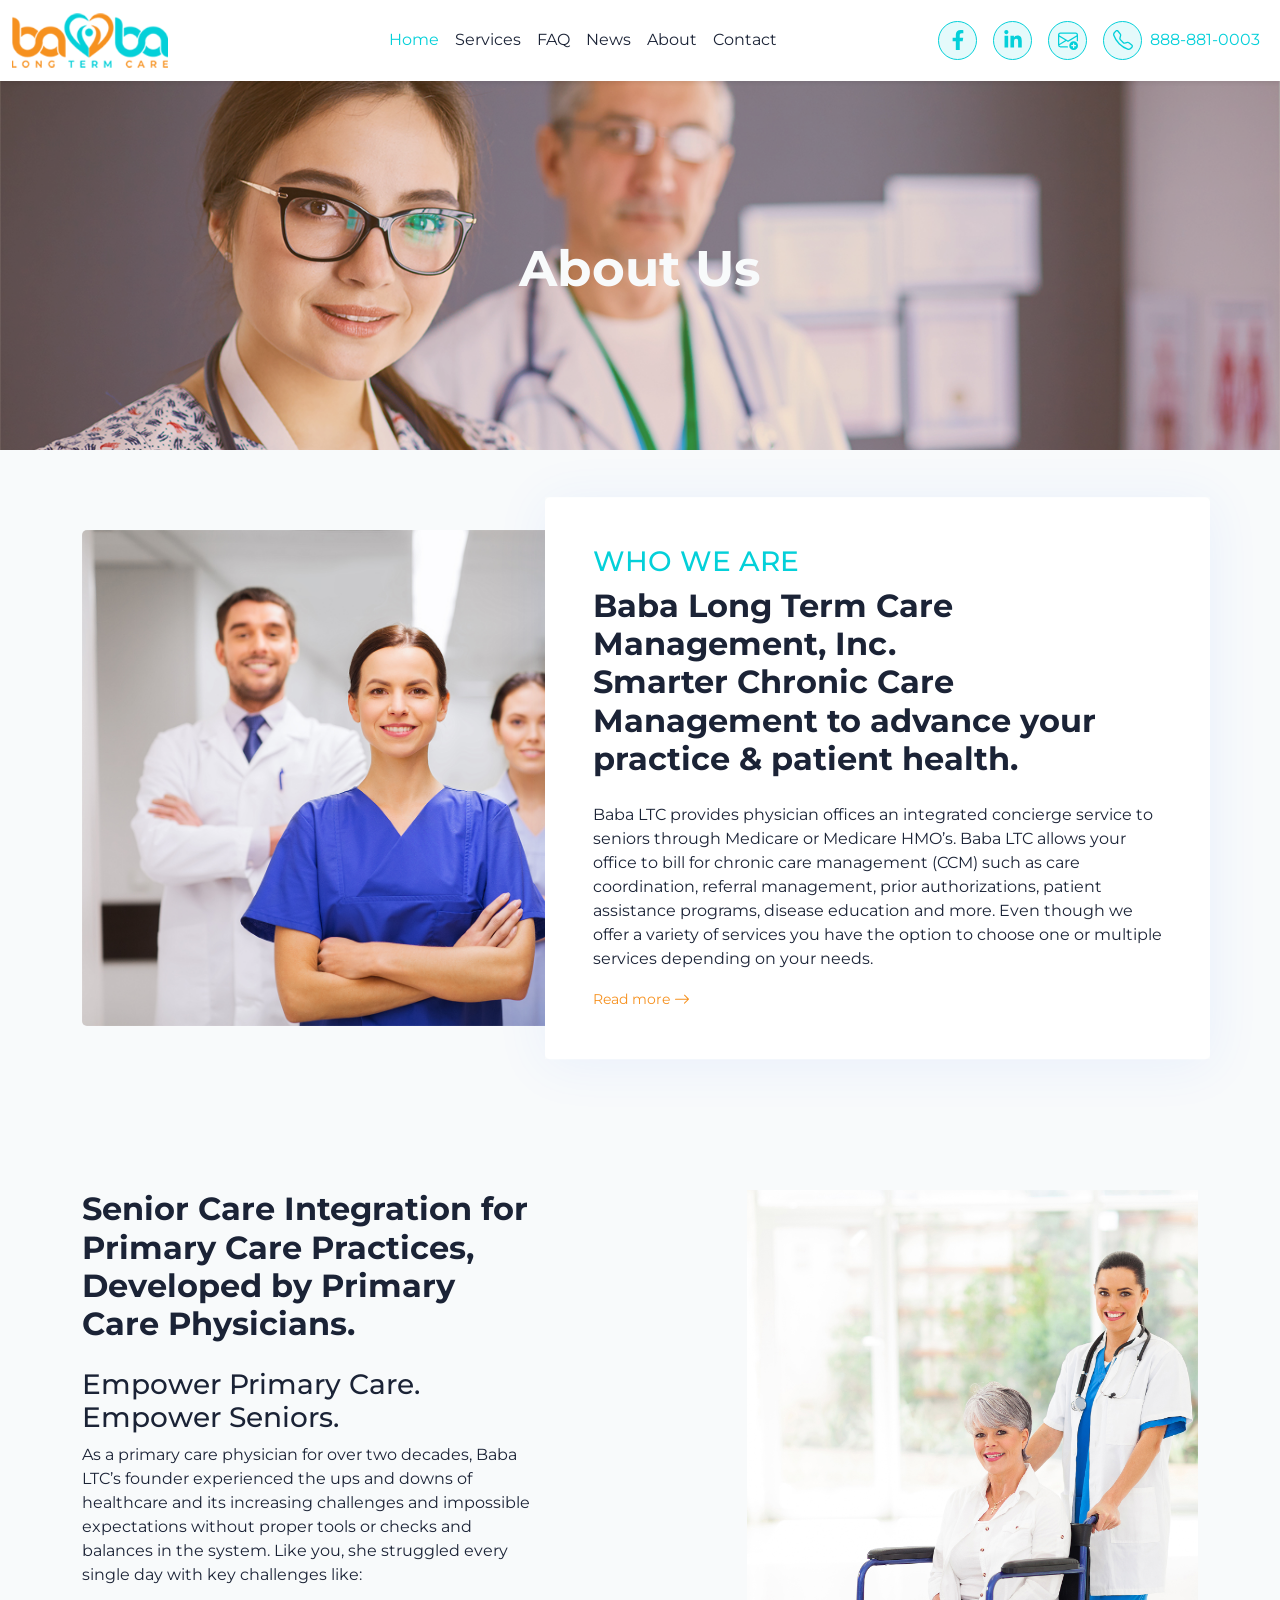
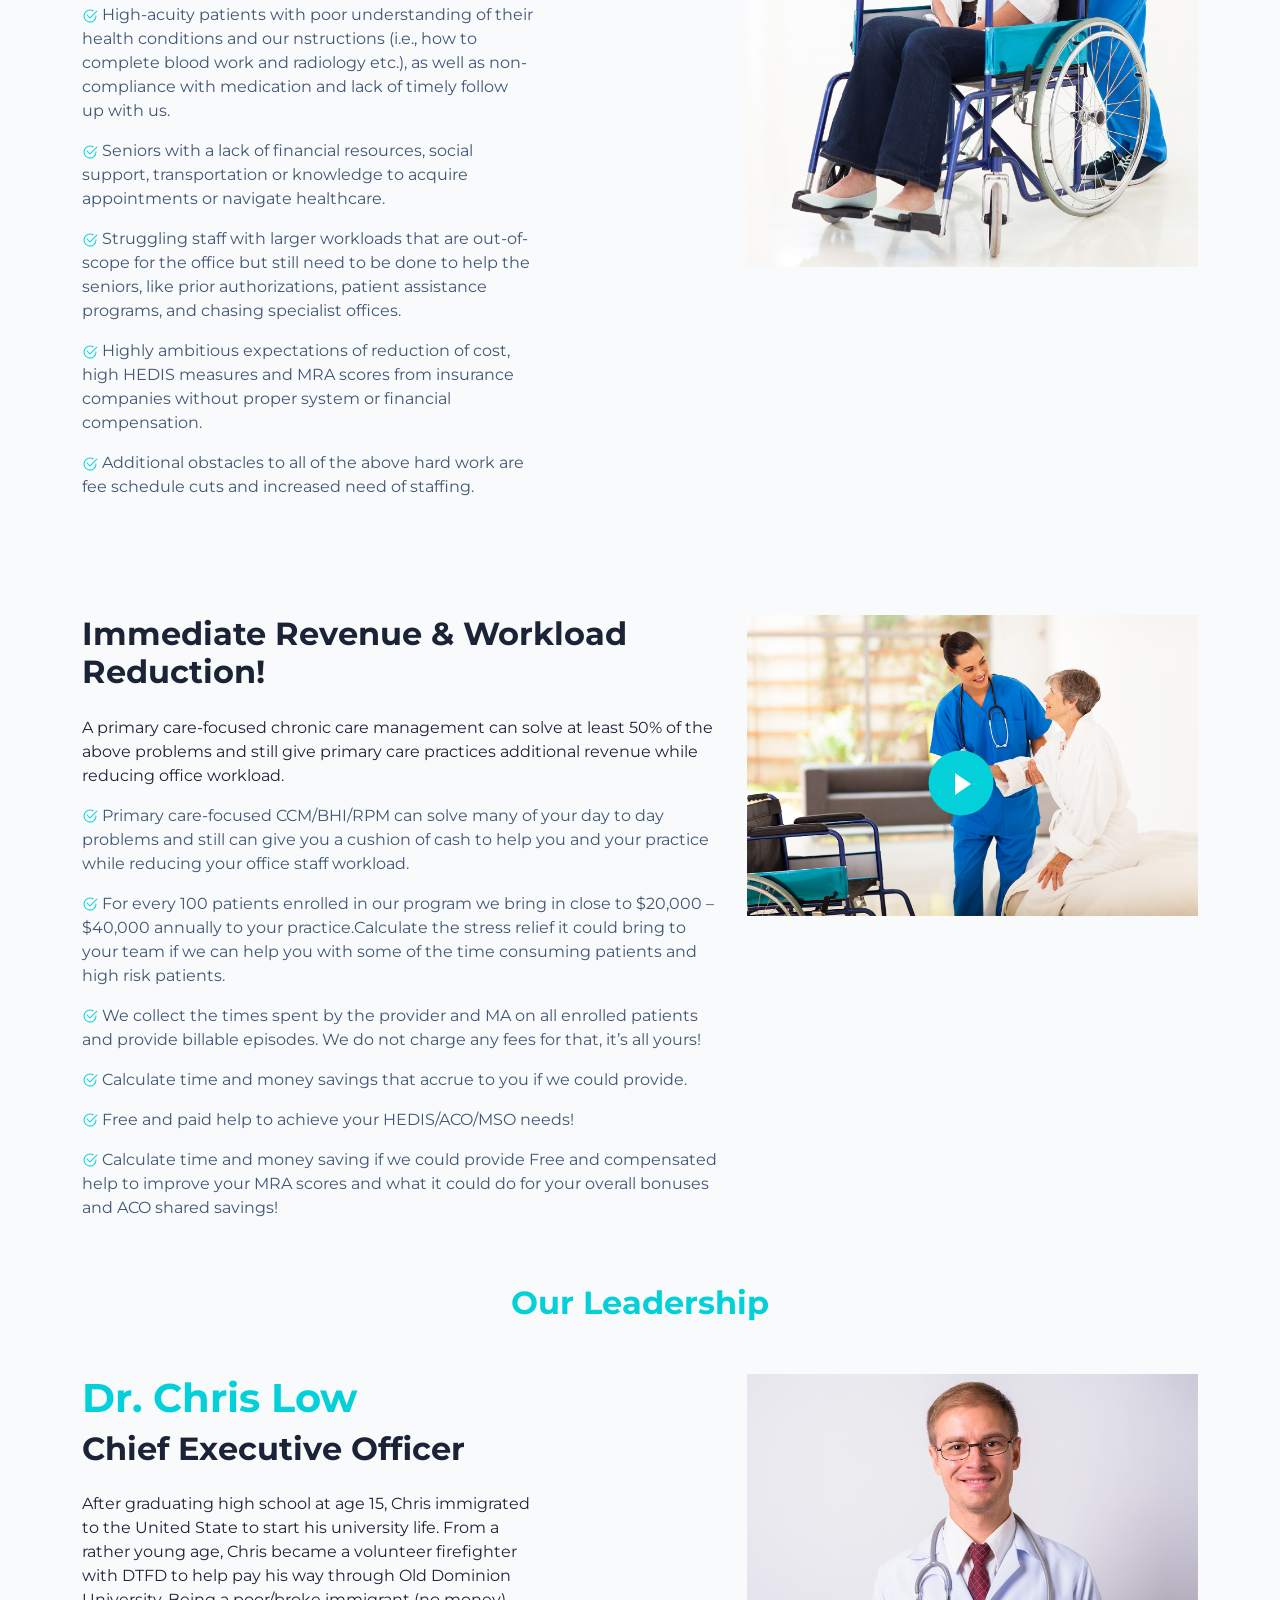
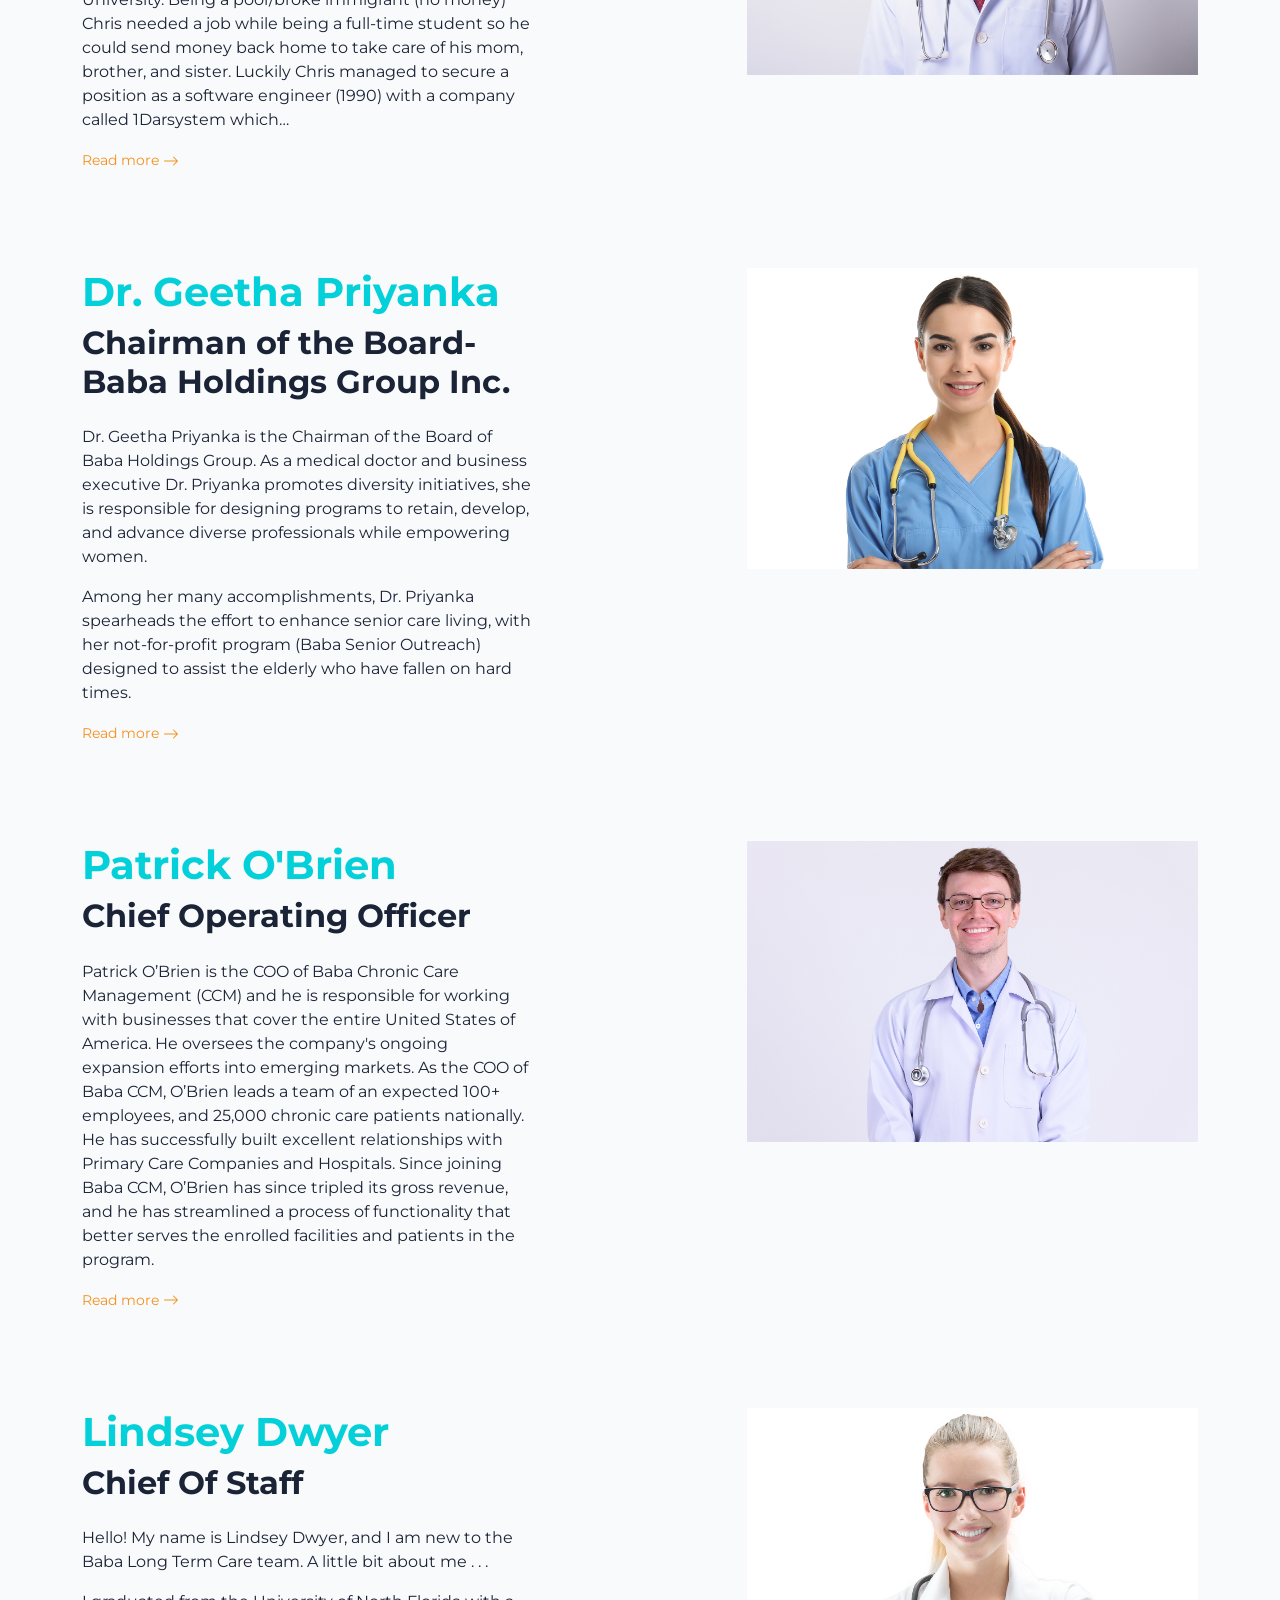
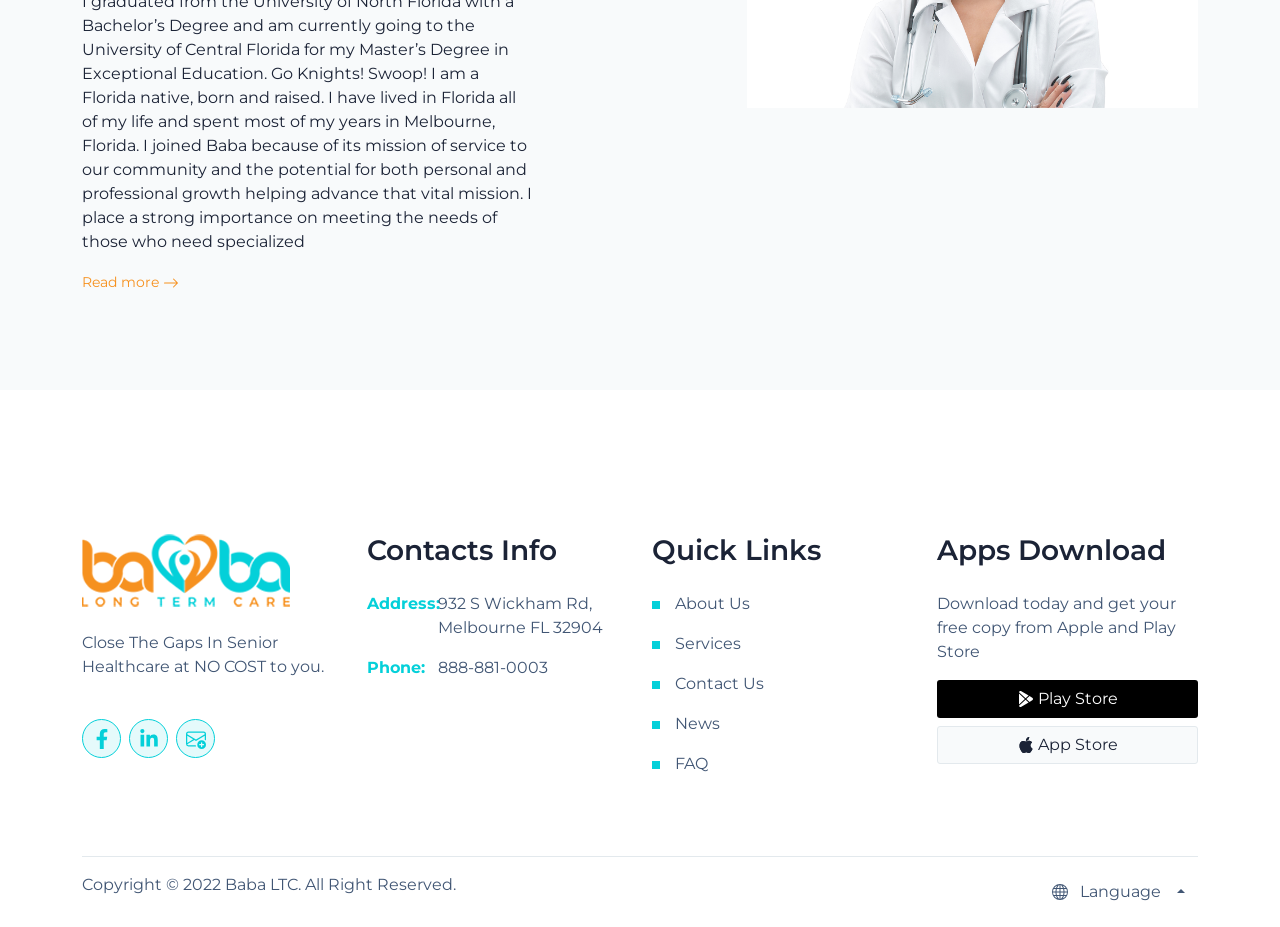
==== pages/about-us.html @ 0d494074 "uploading files" ====
<!DOCTYPE html>
<html lang="en">
<head>
	<!-- Required meta tags -->
	<meta charset="utf-8">
	<meta name="viewport" content="width=device-width, initial-scale=1">
	<!-- Bootstrap CSS -->
	<link rel="stylesheet" type="text/css" href="./../assets/libraries/bootstrap/css/bootstrap.min.css">
	<!-- <link rel="stylesheet" href="https://unpkg.com/aos@next/dist/aos.css" /> -->

	<link rel="stylesheet" type="text/css" href="./../assets/css/style.css">
	<title class="text-capitalize">Senior healthcare at no cost to you.</title>
	<link rel="icon" href="./../assets/logo/fav-icon.png" sizes="32x32">
	<link rel="icon" href="./../assets/logo/fav-icon.png" sizes="192x192">
	<link rel="apple-touch-icon" href="./../assets/logo/fav-icon.png">

</head>
<body>

	<!-- Headed -->
	<section class="">
		<!-- d-flex flex-column justify-content-center min-vh-100 -->
		<header class="position-relative header-image-about-us">
			
			<!-- <div class="bg-home"></div> -->

			<div class="position-fixed w-100 top-0 start-0 end-0 z-index-12 navigation-nemu bg-sm-white">
				<nav class="navbar navbar-expand-lg pb-0 pt-1 py-lg-2 navbar-light">
					
					<div class="container-fluid">

						<a class="navbar-brand" href="./../index.html">
							<img src="./../assets/logo/logo.png" class="img-fluid w-sm-50 w-75">
						</a>

						<button class="navbar-toggler border-0 clr-green p-0 m-0" type="button" data-bs-toggle="collapse" data-bs-target="#navbarSupportedContent" aria-controls="navbarSupportedContent" aria-expanded="false" aria-label="Toggle navigation">
						<span class="">
							<svg xmlns="http://www.w3.org/2000/svg" width="50" height="40" viewBox="0 0 24 24" fill="currentColor" stroke="currentColor" stroke-width="2" stroke-linecap="round" stroke-linejoin="round" class="feather feather-menu">
								<line x1="3" y1="12" x2="21" y2="12"></line>
								<line x1="3" y1="6" x2="21" y2="6"></line>
								<line x1="3" y1="18" x2="21" y2="18"></line>
							</svg>
						</span>
						</button>

						<div class="collapse navbar-collapse" id="navbarSupportedContent">

							<ul class="navbar-nav mb-2 mb-lg-0 w-100 align-items-lg-center">

								<li class="nav-item ms-lg-auto">
									<a class="nav-link clr-black active" aria-current="page" href="./../index.html">Home</a>
								</li>

								<li class="nav-item">
									<a class="nav-link clr-black" href="./services.html">Services</a>
								</li>

								<li class="nav-item">
									<a class="nav-link clr-black" href="./faq.html">FAQ</a>
								</li>

								<li class="nav-item">
									<!-- dropdown-toggle -->
									<a class="nav-link  clr-black" href="./news.html">News</a>
								</li>

								<li class="nav-item">
									<a class="nav-link clr-black" href="./about-us.html">About</a>
								</li>

								<li class="nav-item me-auto">
									<a class="nav-link clr-black" href="./contact.html">Contact</a>
								</li>

								<li class="nav-item">
									<a class="nav-link" href="#">
										<span class="social">
										<svg xmlns="http://www.w3.org/2000/svg" width="20" height="20" viewBox="0 0 320 512" fill="currentColor"><path d="M279.14 288l14.22-92.66h-88.91v-60.13c0-25.35 12.42-50.06 52.24-50.06h40.42V6.26S260.43 0 225.36 0c-73.22 0-121.08 44.38-121.08 124.72v70.62H22.89V288h81.39v224h100.17V288z"/></svg>
										</span>
									</a>
								</li>

								<li class="nav-item">
									<a class="nav-link" href="#">
										<span class="social">
											<svg xmlns="http://www.w3.org/2000/svg" fill="currentColor" width="20" height="20" viewBox="0 0 448 512"><path d="M100.28 448H7.4V148.9h92.88zM53.79 108.1C24.09 108.1 0 83.5 0 53.8a53.79 53.79 0 0 1 107.58 0c0 29.7-24.1 54.3-53.79 54.3zM447.9 448h-92.68V302.4c0-34.7-.7-79.2-48.29-79.2-48.29 0-55.69 37.7-55.69 76.7V448h-92.78V148.9h89.08v40.8h1.3c12.4-23.5 42.69-48.3 87.88-48.3 94 0 111.28 61.9 111.28 142.3V448z"/></svg>
										</span>
									</a>
								</li>

								<li class="nav-item">
									<a class="nav-link" href="#">
										<span class="social">
										<svg xmlns="http://www.w3.org/2000/svg" width="20" height="20" fill="currentColor" class="bi bi-envelope-plus" viewBox="0 0 16 16">
										  <path d="M2 2a2 2 0 0 0-2 2v8.01A2 2 0 0 0 2 14h5.5a.5.5 0 0 0 0-1H2a1 1 0 0 1-.966-.741l5.64-3.471L8 9.583l7-4.2V8.5a.5.5 0 0 0 1 0V4a2 2 0 0 0-2-2H2Zm3.708 6.208L1 11.105V5.383l4.708 2.825ZM1 4.217V4a1 1 0 0 1 1-1h12a1 1 0 0 1 1 1v.217l-7 4.2-7-4.2Z"/>
										  <path d="M16 12.5a3.5 3.5 0 1 1-7 0 3.5 3.5 0 0 1 7 0Zm-3.5-2a.5.5 0 0 0-.5.5v1h-1a.5.5 0 0 0 0 1h1v1a.5.5 0 0 0 1 0v-1h1a.5.5 0 0 0 0-1h-1v-1a.5.5 0 0 0-.5-.5Z"/>
										</svg>
										</span>
									</a>
								</li>

								<li class="nav-item">
									<a href="#" class="nav-link d-flex justify-content-lg-center align-items-center number">
										<div class="social">
											<svg xmlns="http://www.w3.org/2000/svg" width="20" height="20" fill="currentColor" class="bi bi-telephone" viewBox="0 0 16 16">
										 	 <path d="M3.654 1.328a.678.678 0 0 0-1.015-.063L1.605 2.3c-.483.484-.661 1.169-.45 1.77a17.568 17.568 0 0 0 4.168 6.608 17.569 17.569 0 0 0 6.608 4.168c.601.211 1.286.033 1.77-.45l1.034-1.034a.678.678 0 0 0-.063-1.015l-2.307-1.794a.678.678 0 0 0-.58-.122l-2.19.547a1.745 1.745 0 0 1-1.657-.459L5.482 8.062a1.745 1.745 0 0 1-.46-1.657l.548-2.19a.678.678 0 0 0-.122-.58L3.654 1.328zM1.884.511a1.745 1.745 0 0 1 2.612.163L6.29 2.98c.329.423.445.974.315 1.494l-.547 2.19a.678.678 0 0 0 .178.643l2.457 2.457a.678.678 0 0 0 .644.178l2.189-.547a1.745 1.745 0 0 1 1.494.315l2.306 1.794c.829.645.905 1.87.163 2.611l-1.034 1.034c-.74.74-1.846 1.065-2.877.702a18.634 18.634 0 0 1-7.01-4.42 18.634 18.634 0 0 1-4.42-7.009c-.362-1.03-.037-2.137.703-2.877L1.885.511z"/>
											</svg>
										</div>
										<div class="ms-2">888-881-0003</div>
									</a>
								</li>

							</ul>


						</div>

					</div>

				</nav>
			</div>

			<!-- vh-75 -->
			<div class="vh-35 vh-lg-50 d-flex justify-content-center align-items-center blur-background">
				<h2 class="pt-5 mt-5 ff-raleway-700 fs-50 clr-gray-1"> About Us </h2>
			</div>

			<!-- <img src="./../assets/img/bg-2.png" class="img-fluid d-none d-lg-inline-block z-index-10 position-absolute bottom-0 start-0">
			<img src="./../assets/img/bg-3.png" class="img-fluid d-none d-lg-inline-block z-index-10 position-absolute bottom-0 end-0"> -->
		</header>

	</section>


	<!-- About Us -->
	<section class="bg-gray-1 pt-2 pt-md-3">
		<div class="container py-3 py-md-3 position-lg-relative">
			<div class="row py-3 py-md-5 mx-2 mx-md-0">
				<div class="col-12 col-lg-8 p-0" data-aos="fade-right" data-aos-duration="2000">
					<img src="./../assets/img/img-2.jpg" class="img-fluid border-radius-5px">
				</div>
			
				<div class="col-12 col-lg-7 position-lg-absolute mt-4 mt-lg-0 box-shodow-p" data-aos="fade-left" data-aos-duration="2000">
					<div class="p-3 p-md-4 p-lg-5 bg-white border-radius-5px">
						<div class="clr-green mb-2">
							<h3>WHO WE ARE</h3>
						</div>
						<h2 class="ff-raleway-700 clr-black mb-4">
							<div>
								Baba Long Term Care Management, Inc. 
							</div>
							<div>
								Smarter Chronic Care Management to advance your practice & patient health.      
							</div>
						</h2>
						<p class="clr-black">
							Baba LTC provides physician offices an integrated concierge service to seniors through Medicare or Medicare HMO’s. Baba LTC allows your office to bill for chronic care management (CCM) such as care coordination, referral management, prior authorizations, patient assistance programs, disease education and more. Even though we offer a variety of services you have the option to choose one or multiple services depending on your needs.
						</p>

						<div class="">
							<a href="#blabla" class="clr-orange">
								<small>Read more</small>
								<svg xmlns="http://www.w3.org/2000/svg" width="16" height="16" fill="currentColor" class="bi bi-arrow-right" viewBox="0 0 16 16">
								  <path fill-rule="evenodd" d="M1 8a.5.5 0 0 1 .5-.5h11.793l-3.147-3.146a.5.5 0 0 1 .708-.708l4 4a.5.5 0 0 1 0 .708l-4 4a.5.5 0 0 1-.708-.708L13.293 8.5H1.5A.5.5 0 0 1 1 8z"/>
								</svg>
							</a>
						</div>
					</div>
				</div>

			</div>
		</div>
	</section>


	<section class="bg-gray-1 py-1" id="blabla">
		<div class="container pt-2 my-1 pt-md-4 my-md-3 pt-lg-5 my-lg-5">

		<div class="row justify-content-between">

			<div class="col-12 col-lg-5">

				<h2 class="ff-raleway-700 clr-black mb-4">
					Senior Care Integration for Primary Care Practices, Developed by Primary Care Physicians.
				</h2>
				<h3>
					Empower Primary Care. Empower Seniors.
				</h3>
				<p>
					As a primary care physician for over two decades, Baba LTC’s founder experienced the ups and downs of healthcare and its increasing challenges and impossible expectations without proper tools or checks and balances in the system. Like you, she struggled every single day with key challenges like:
				</p>

				<p>
					<span class="clr-green">
						<svg xmlns="http://www.w3.org/2000/svg" width="16" height="16" fill="currentColor" class="bi bi-check2-circle" viewBox="0 0 16 16">
						  <path d="M2.5 8a5.5 5.5 0 0 1 8.25-4.764.5.5 0 0 0 .5-.866A6.5 6.5 0 1 0 14.5 8a.5.5 0 0 0-1 0 5.5 5.5 0 1 1-11 0z"/>
						  <path d="M15.354 3.354a.5.5 0 0 0-.708-.708L8 9.293 5.354 6.646a.5.5 0 1 0-.708.708l3 3a.5.5 0 0 0 .708 0l7-7z"/>
						</svg>
					</span>
					<span class="clr-gray-2">
						High-acuity patients with poor understanding of their health conditions and our nstructions (i.e., how to complete blood work and radiology etc.), as well as non-compliance with medication and lack of timely follow up with us.
					</span>
				</p>

				<p>
					<span class="clr-green">
						<svg xmlns="http://www.w3.org/2000/svg" width="16" height="16" fill="currentColor" class="bi bi-check2-circle" viewBox="0 0 16 16">
						  <path d="M2.5 8a5.5 5.5 0 0 1 8.25-4.764.5.5 0 0 0 .5-.866A6.5 6.5 0 1 0 14.5 8a.5.5 0 0 0-1 0 5.5 5.5 0 1 1-11 0z"/>
						  <path d="M15.354 3.354a.5.5 0 0 0-.708-.708L8 9.293 5.354 6.646a.5.5 0 1 0-.708.708l3 3a.5.5 0 0 0 .708 0l7-7z"/>
						</svg>
					</span>
					<span class="clr-gray-2">
						Seniors with a lack of financial resources, social support, transportation or knowledge to acquire appointments or navigate healthcare.	
					</span>
				</p>

				<p>
					<span class="clr-green">
						<svg xmlns="http://www.w3.org/2000/svg" width="16" height="16" fill="currentColor" class="bi bi-check2-circle" viewBox="0 0 16 16">
						  <path d="M2.5 8a5.5 5.5 0 0 1 8.25-4.764.5.5 0 0 0 .5-.866A6.5 6.5 0 1 0 14.5 8a.5.5 0 0 0-1 0 5.5 5.5 0 1 1-11 0z"/>
						  <path d="M15.354 3.354a.5.5 0 0 0-.708-.708L8 9.293 5.354 6.646a.5.5 0 1 0-.708.708l3 3a.5.5 0 0 0 .708 0l7-7z"/>
						</svg>
					</span>
					<span class="clr-gray-2">
						Struggling staff with larger workloads that are out-of-scope for the office but still need to be done to help the seniors, like prior authorizations, patient assistance programs, and chasing specialist offices.
					</span>
				</p>

				<p>
					<span class="clr-green">
						<svg xmlns="http://www.w3.org/2000/svg" width="16" height="16" fill="currentColor" class="bi bi-check2-circle" viewBox="0 0 16 16">
						  <path d="M2.5 8a5.5 5.5 0 0 1 8.25-4.764.5.5 0 0 0 .5-.866A6.5 6.5 0 1 0 14.5 8a.5.5 0 0 0-1 0 5.5 5.5 0 1 1-11 0z"/>
						  <path d="M15.354 3.354a.5.5 0 0 0-.708-.708L8 9.293 5.354 6.646a.5.5 0 1 0-.708.708l3 3a.5.5 0 0 0 .708 0l7-7z"/>
						</svg>
					</span>
					<span class="clr-gray-2">
						Highly ambitious expectations of reduction of cost, high HEDIS measures and MRA scores from insurance companies without proper system or financial compensation.
					</span>
				</p>

				<p>
					<span class="clr-green">
						<svg xmlns="http://www.w3.org/2000/svg" width="16" height="16" fill="currentColor" class="bi bi-check2-circle" viewBox="0 0 16 16">
						  <path d="M2.5 8a5.5 5.5 0 0 1 8.25-4.764.5.5 0 0 0 .5-.866A6.5 6.5 0 1 0 14.5 8a.5.5 0 0 0-1 0 5.5 5.5 0 1 1-11 0z"/>
						  <path d="M15.354 3.354a.5.5 0 0 0-.708-.708L8 9.293 5.354 6.646a.5.5 0 1 0-.708.708l3 3a.5.5 0 0 0 .708 0l7-7z"/>
						</svg>
					</span>
					<span class="clr-gray-2">
						Additional obstacles to all of the above hard work are fee schedule cuts and increased need of staffing.
					</span>
				</p>

			</div>

			<div class="col-12 col-lg-5">
				<div>
					<img src="./../assets/img/img-5.jpg" class="img-fluid">
				</div>
			</div>

			

		</div>

		</div>
	</section>

	<section class="bg-gray-1">
		<div class="container pt-2 pt-md-4 pt-lg-5 ">

		<div class="row justify-content-between">

			<div class="col-12 col-lg-7">
				<h2 class="ff-raleway-700 clr-black mb-4">
					Immediate Revenue & Workload Reduction!
				</h2>

				<p>
					A primary care-focused chronic care management can solve at least 50% of the above problems and still give primary care practices additional revenue while reducing office workload.
				</p>

				<p>
					<span class="clr-green">
						<svg xmlns="http://www.w3.org/2000/svg" width="16" height="16" fill="currentColor" class="bi bi-check2-circle" viewBox="0 0 16 16">
						  <path d="M2.5 8a5.5 5.5 0 0 1 8.25-4.764.5.5 0 0 0 .5-.866A6.5 6.5 0 1 0 14.5 8a.5.5 0 0 0-1 0 5.5 5.5 0 1 1-11 0z"/>
						  <path d="M15.354 3.354a.5.5 0 0 0-.708-.708L8 9.293 5.354 6.646a.5.5 0 1 0-.708.708l3 3a.5.5 0 0 0 .708 0l7-7z"/>
						</svg>
					</span>
					<span class="clr-gray-2">
						Primary care-focused CCM/BHI/RPM can solve many of your day to day problems and still can give you a cushion of cash to help you and your practice while reducing your office staff workload.
					</span>
				</p>

				<p>
					<span class="clr-green">
						<svg xmlns="http://www.w3.org/2000/svg" width="16" height="16" fill="currentColor" class="bi bi-check2-circle" viewBox="0 0 16 16">
						  <path d="M2.5 8a5.5 5.5 0 0 1 8.25-4.764.5.5 0 0 0 .5-.866A6.5 6.5 0 1 0 14.5 8a.5.5 0 0 0-1 0 5.5 5.5 0 1 1-11 0z"/>
						  <path d="M15.354 3.354a.5.5 0 0 0-.708-.708L8 9.293 5.354 6.646a.5.5 0 1 0-.708.708l3 3a.5.5 0 0 0 .708 0l7-7z"/>
						</svg>
					</span>
					<span class="clr-gray-2">
						For every 100 patients enrolled in our program we bring in close to $20,000 – $40,000 annually to your practice.Calculate the stress relief it could bring to your team if we can help you with some of the time consuming patients and high risk patients.
					</span>
				</p>

				<p>
					<span class="clr-green">
						<svg xmlns="http://www.w3.org/2000/svg" width="16" height="16" fill="currentColor" class="bi bi-check2-circle" viewBox="0 0 16 16">
						  <path d="M2.5 8a5.5 5.5 0 0 1 8.25-4.764.5.5 0 0 0 .5-.866A6.5 6.5 0 1 0 14.5 8a.5.5 0 0 0-1 0 5.5 5.5 0 1 1-11 0z"/>
						  <path d="M15.354 3.354a.5.5 0 0 0-.708-.708L8 9.293 5.354 6.646a.5.5 0 1 0-.708.708l3 3a.5.5 0 0 0 .708 0l7-7z"/>
						</svg>
					</span>
					<span class="clr-gray-2">
						We collect the times spent by the provider and MA on all enrolled patients and provide billable episodes. We do not charge any fees for that, it’s all yours!
					</span>
				</p>

				<p>
					<span class="clr-green">
						<svg xmlns="http://www.w3.org/2000/svg" width="16" height="16" fill="currentColor" class="bi bi-check2-circle" viewBox="0 0 16 16">
						  <path d="M2.5 8a5.5 5.5 0 0 1 8.25-4.764.5.5 0 0 0 .5-.866A6.5 6.5 0 1 0 14.5 8a.5.5 0 0 0-1 0 5.5 5.5 0 1 1-11 0z"/>
						  <path d="M15.354 3.354a.5.5 0 0 0-.708-.708L8 9.293 5.354 6.646a.5.5 0 1 0-.708.708l3 3a.5.5 0 0 0 .708 0l7-7z"/>
						</svg>
					</span>
					<span class="clr-gray-2">
						Calculate time and money savings that accrue to you if we could provide.
					</span>
				</p>

				<p>
					<span class="clr-green">
						<svg xmlns="http://www.w3.org/2000/svg" width="16" height="16" fill="currentColor" class="bi bi-check2-circle" viewBox="0 0 16 16">
						  <path d="M2.5 8a5.5 5.5 0 0 1 8.25-4.764.5.5 0 0 0 .5-.866A6.5 6.5 0 1 0 14.5 8a.5.5 0 0 0-1 0 5.5 5.5 0 1 1-11 0z"/>
						  <path d="M15.354 3.354a.5.5 0 0 0-.708-.708L8 9.293 5.354 6.646a.5.5 0 1 0-.708.708l3 3a.5.5 0 0 0 .708 0l7-7z"/>
						</svg>
					</span>
					<span class="clr-gray-2">
						Free and paid help to achieve your HEDIS/ACO/MSO needs!
					</span>
				</p>

				<p>
					<span class="clr-green">
						<svg xmlns="http://www.w3.org/2000/svg" width="16" height="16" fill="currentColor" class="bi bi-check2-circle" viewBox="0 0 16 16">
						  <path d="M2.5 8a5.5 5.5 0 0 1 8.25-4.764.5.5 0 0 0 .5-.866A6.5 6.5 0 1 0 14.5 8a.5.5 0 0 0-1 0 5.5 5.5 0 1 1-11 0z"/>
						  <path d="M15.354 3.354a.5.5 0 0 0-.708-.708L8 9.293 5.354 6.646a.5.5 0 1 0-.708.708l3 3a.5.5 0 0 0 .708 0l7-7z"/>
						</svg>
					</span>
					<span class="clr-gray-2">
						Calculate time and money saving if we could provide Free and compensated help to improve your MRA scores and what it could do for your overall bonuses and ACO shared savings!
					</span>
				</p>

			</div>

			
			<div class="col-12 col-lg-5">
				<div class="position-relative">
					<img src="./../assets/img/img-4.jpg" class="img-fluid">

					<div class="position-absolute top-50 end-50">
						<button type="button" class="ms-4 btn border-0">
							<span class="position-relative mt-4 ms-4">
								<a id="play-video" class="video-play-button-services bottom-0 start-0" href="#">
								  <span></span>
								</a>
							</span>
						</button>
					</div>

				</div>
			</div>


		</div>

		</div>
	</section>

	
	<!-- Dr. Chris -->
	<section class="bg-gray-1 py-3 py-md-5">

		<div class="container text-center">
			
			<h2 class="ff-raleway-700 clr-green mb-1">
				Our Leadership
			</h2>
		</div>


		<div class="container py-4">
			<div class="row py-4 justify-content-between">
				<div class="col-12 col-lg-5">
					<div class="clr-green mb-2">
						<h1 class="ff-raleway-700"> Dr. Chris Low </h1>
					</div>
					<h2 class="ff-raleway-700 clr-black mb-4">
						Chief Executive Officer
					</h2>

					<p>
						After graduating high school at age 15, Chris immigrated to the United State to start his university life. From a rather young age, Chris became a volunteer firefighter with DTFD to help pay his way through Old Dominion University. Being a poor/broke immigrant (no money) Chris needed a job while being a full-time student so he could send money back home to take care of his mom, brother, and sister. Luckily Chris managed to secure a position as a software engineer (1990) with a company called 1Darsystem which…
					</p>

					<div class="">
						<a href="dr-chris-low.html" class="clr-orange">
							<small>Read more</small>
							<svg xmlns="http://www.w3.org/2000/svg" width="16" height="16" fill="currentColor" class="bi bi-arrow-right" viewBox="0 0 16 16">
							  <path fill-rule="evenodd" d="M1 8a.5.5 0 0 1 .5-.5h11.793l-3.147-3.146a.5.5 0 0 1 .708-.708l4 4a.5.5 0 0 1 0 .708l-4 4a.5.5 0 0 1-.708-.708L13.293 8.5H1.5A.5.5 0 0 1 1 8z"/>
							</svg>
						</a>
					</div>

				</div>


				<div class="col-12 col-lg-5">
					<img src="./../assets/img/img-12.jpg" class="img-fluid">
				</div>
			</div>
		</div>


		<div class="container py-4">
			<div class="row py-4 justify-content-between">
				<div class="col-12 col-lg-5">
					<div class="clr-green mb-2">
						<h1 class="ff-raleway-700"> Dr. Geetha Priyanka  </h1>
					</div>
					<h2 class="ff-raleway-700 clr-black mb-4">
						Chairman of the Board-Baba Holdings Group Inc. 
					</h2>

					<p>
						Dr. Geetha Priyanka is the Chairman of the Board of Baba Holdings Group. As a medical doctor and business executive Dr. Priyanka promotes diversity initiatives, she is responsible for designing programs to retain, develop, and advance diverse professionals while empowering women. 
					</p>

					<p>
						Among her many accomplishments, Dr. Priyanka spearheads the effort to enhance senior care living, with her not-for-profit program (Baba Senior Outreach) designed to assist the elderly who have fallen on hard times. 
					</p>

					<div class="">
						<a href="geetha-priyanka.html" class="clr-orange">
							<small>Read more</small>
							<svg xmlns="http://www.w3.org/2000/svg" width="16" height="16" fill="currentColor" class="bi bi-arrow-right" viewBox="0 0 16 16">
							  <path fill-rule="evenodd" d="M1 8a.5.5 0 0 1 .5-.5h11.793l-3.147-3.146a.5.5 0 0 1 .708-.708l4 4a.5.5 0 0 1 0 .708l-4 4a.5.5 0 0 1-.708-.708L13.293 8.5H1.5A.5.5 0 0 1 1 8z"/>
							</svg>
						</a>
					</div>

				</div>


				<div class="col-12 col-lg-5">
					<img src="./../assets/img/img-15.jpg" class="img-fluid">
				</div>
			</div>
		</div>



		<div class="container py-4">
			<div class="row py-4 justify-content-between">
				<div class="col-12 col-lg-5">
					<div class="clr-green mb-2">
						<h1 class="ff-raleway-700"> Patrick O'Brien  </h1>
					</div>
					<h2 class="ff-raleway-700 clr-black mb-4">
						Chief Operating Officer
					</h2>

					<p>
						Patrick O’Brien is the COO of Baba Chronic Care Management (CCM) and he is responsible for working with businesses that cover the entire United States of America. He oversees the company's ongoing expansion efforts into emerging markets. As the COO of Baba CCM, O’Brien leads a team of an expected 100+ employees, and 25,000 chronic care patients nationally. He has successfully built excellent relationships with Primary Care Companies and Hospitals. Since joining Baba CCM, O’Brien has since tripled its gross revenue, and he has streamlined a process of functionality that better serves the enrolled facilities and patients in the program. 
					</p>
					
					<div class="">
						<a href="patrick-OBrien.html" class="clr-orange">
							<small>Read more</small>
							<svg xmlns="http://www.w3.org/2000/svg" width="16" height="16" fill="currentColor" class="bi bi-arrow-right" viewBox="0 0 16 16">
							  <path fill-rule="evenodd" d="M1 8a.5.5 0 0 1 .5-.5h11.793l-3.147-3.146a.5.5 0 0 1 .708-.708l4 4a.5.5 0 0 1 0 .708l-4 4a.5.5 0 0 1-.708-.708L13.293 8.5H1.5A.5.5 0 0 1 1 8z"/>
							</svg>
						</a>
					</div>

				</div>


				<div class="col-12 col-lg-5">
					<img src="./../assets/img/img-13.jpg" class="img-fluid">
				</div>
			</div>
		</div>


		<div class="container py-4">
			<div class="row py-4 justify-content-between">
				<div class="col-12 col-lg-5">
					<div class="clr-green mb-2">
						<h1 class="ff-raleway-700"> Lindsey Dwyer </h1>
					</div>
					<h2 class="ff-raleway-700 clr-black mb-4">
						Chief Of Staff
					</h2>

					<p>
						Hello! My name is Lindsey Dwyer, and I am new to the Baba Long Term Care team. A little bit about me . . .
					</p>

					<p>
						I graduated from the University of North Florida with a Bachelor’s Degree and am currently going to the University of Central Florida for my Master’s Degree in Exceptional Education. Go Knights! Swoop! I am a Florida native, born and raised. I have lived in Florida all of my life and spent most of my years in Melbourne, Florida. I joined Baba because of its mission of service to our community and the potential for both personal and professional growth helping advance that vital mission. I place a strong importance on meeting the needs of those who need specialized
					</p>

					<div class="">
						<a href="lindsey-dwyer.html" class="clr-orange">
							<small>Read more</small>
							<svg xmlns="http://www.w3.org/2000/svg" width="16" height="16" fill="currentColor" class="bi bi-arrow-right" viewBox="0 0 16 16">
							  <path fill-rule="evenodd" d="M1 8a.5.5 0 0 1 .5-.5h11.793l-3.147-3.146a.5.5 0 0 1 .708-.708l4 4a.5.5 0 0 1 0 .708l-4 4a.5.5 0 0 1-.708-.708L13.293 8.5H1.5A.5.5 0 0 1 1 8z"/>
							</svg>
						</a>
					</div>

				</div>


				<div class="col-12 col-lg-5">
					<img src="./../assets/img/img-14.jpg" class="img-fluid">
				</div>
			</div>
		</div>




	</section>

	<!-- Footer -->
	<footer class="bg-white clr-gray-2 mt-5 pt-5">
		<section class="container pt-5">
		<div class="row">

			<div class="col-lg-3">
				<div>
					<a href="./../index.html">
						<img src="./../assets/logo/logo.png">
					</a>
				</div>
				<p class="py-4">
					Close The Gaps In Senior Healthcare at NO COST to you.
				</p>
				<ul class="d-flex list-unstyled">
					<li class="nav-item me-2">
						<a class="nav-link" href="#">
							<span class="social">
							<svg xmlns="http://www.w3.org/2000/svg" width="20" height="20" viewBox="0 0 320 512" fill="currentColor">
								<path d="M279.14 288l14.22-92.66h-88.91v-60.13c0-25.35 12.42-50.06 52.24-50.06h40.42V6.26S260.43 0 225.36 0c-73.22 0-121.08 44.38-121.08 124.72v70.62H22.89V288h81.39v224h100.17V288z"/></svg>
							</span>
						</a>
					</li>

					<li class="nav-item me-2">
						<a class="nav-link" href="#">
							<span class="social">
								<svg xmlns="http://www.w3.org/2000/svg" fill="currentColor" width="20" height="20" viewBox="0 0 448 512"><path d="M100.28 448H7.4V148.9h92.88zM53.79 108.1C24.09 108.1 0 83.5 0 53.8a53.79 53.79 0 0 1 107.58 0c0 29.7-24.1 54.3-53.79 54.3zM447.9 448h-92.68V302.4c0-34.7-.7-79.2-48.29-79.2-48.29 0-55.69 37.7-55.69 76.7V448h-92.78V148.9h89.08v40.8h1.3c12.4-23.5 42.69-48.3 87.88-48.3 94 0 111.28 61.9 111.28 142.3V448z"/></svg>
							</span>
						</a>
					</li>

					<li class="nav-item me-2">
						<a class="nav-link" href="#">
							<span class="social">
							<svg xmlns="http://www.w3.org/2000/svg" width="20" height="20" fill="currentColor" class="bi bi-envelope-plus" viewBox="0 0 16 16">
							  <path d="M2 2a2 2 0 0 0-2 2v8.01A2 2 0 0 0 2 14h5.5a.5.5 0 0 0 0-1H2a1 1 0 0 1-.966-.741l5.64-3.471L8 9.583l7-4.2V8.5a.5.5 0 0 0 1 0V4a2 2 0 0 0-2-2H2Zm3.708 6.208L1 11.105V5.383l4.708 2.825ZM1 4.217V4a1 1 0 0 1 1-1h12a1 1 0 0 1 1 1v.217l-7 4.2-7-4.2Z"/>
							  <path d="M16 12.5a3.5 3.5 0 1 1-7 0 3.5 3.5 0 0 1 7 0Zm-3.5-2a.5.5 0 0 0-.5.5v1h-1a.5.5 0 0 0 0 1h1v1a.5.5 0 0 0 1 0v-1h1a.5.5 0 0 0 0-1h-1v-1a.5.5 0 0 0-.5-.5Z"/>
							</svg>
							</span>
						</a>
					</li>					

				</ul>
			</div>
			<div class="col-lg-3">
				<h3 class="pb-3 ff-raleway-600 clr-black">Contacts Info</h3>
				
				<div class="row pb-3">
					<div class="col-lg-3"><span class="clr-green fw-bold">Address:</span></div>
					<div class="col-lg-9"> 932 S Wickham Rd, Melbourne FL 32904</div>
				</div>

				<div class="row pb-3">
					<div class="col-lg-3"><span class="clr-green fw-bold">Phone:</span></div>
					<div class="col-lg-9"> 888-881-0003</div>
				</div>
			</div>
			<div class="col-lg-3">
				<h3 class="pb-3 ff-raleway-600 clr-black">Quick Links</h3>
				<ul class="list-unstyled">
					<li class="pb-3"><span class="cub"></span><a href="./about-us.html" class="clr-gray-2">About Us</a></li>
					<li class="pb-3"><span class="cub"></span><a href="./services.html" class="clr-gray-2">Services</a></li>
					<li class="pb-3"><span class="cub"></span><a href="./contact.html" class="clr-gray-2">Contact Us</a></li>
					<li class="pb-3"><span class="cub"></span><a href="./news.html" class="clr-gray-2">News</a></li>
					<li class="pb-3"><span class="cub"></span><a href="./faq.html" class="clr-gray-2">FAQ</a></li>
				</ul>
			</div>

			<div class="col-lg-3">
				<h3 class="pb-3 ff-raleway-600 clr-black">Apps Download</h3>
				<p>
					Download today and get your free copy from Apple and Play Store
				</p>

				<div class="d-grid gap-2">
					<button class="btn bg-black text-white" type="button">
						<span>
							<svg xmlns="http://www.w3.org/2000/svg" width="16" height="16" fill="currentColor" class="bi bi-google-play" viewBox="0 0 16 16">
							  <path d="M14.222 9.374c1.037-.61 1.037-2.137 0-2.748L11.528 5.04 8.32 8l3.207 2.96 2.694-1.586Zm-3.595 2.116L7.583 8.68 1.03 14.73c.201 1.029 1.36 1.61 2.303 1.055l7.294-4.295ZM1 13.396V2.603L6.846 8 1 13.396ZM1.03 1.27l6.553 6.05 3.044-2.81L3.333.215C2.39-.341 1.231.24 1.03 1.27Z"/>
							</svg>
						</span>
						<span>Play Store</span>
					</button>
					<button class="btn bg-gray-1 clr-black border-app-store" type="button">
						<span>
							<svg xmlns="http://www.w3.org/2000/svg" width="16" height="16" fill="currentColor" class="bi bi-apple" viewBox="0 0 16 16">
							  <path d="M11.182.008C11.148-.03 9.923.023 8.857 1.18c-1.066 1.156-.902 2.482-.878 2.516.024.034 1.52.087 2.475-1.258.955-1.345.762-2.391.728-2.43Zm3.314 11.733c-.048-.096-2.325-1.234-2.113-3.422.212-2.189 1.675-2.789 1.698-2.854.023-.065-.597-.79-1.254-1.157a3.692 3.692 0 0 0-1.563-.434c-.108-.003-.483-.095-1.254.116-.508.139-1.653.589-1.968.607-.316.018-1.256-.522-2.267-.665-.647-.125-1.333.131-1.824.328-.49.196-1.422.754-2.074 2.237-.652 1.482-.311 3.83-.067 4.56.244.729.625 1.924 1.273 2.796.576.984 1.34 1.667 1.659 1.899.319.232 1.219.386 1.843.067.502-.308 1.408-.485 1.766-.472.357.013 1.061.154 1.782.539.571.197 1.111.115 1.652-.105.541-.221 1.324-1.059 2.238-2.758.347-.79.505-1.217.473-1.282Z"/>
							  <path d="M11.182.008C11.148-.03 9.923.023 8.857 1.18c-1.066 1.156-.902 2.482-.878 2.516.024.034 1.52.087 2.475-1.258.955-1.345.762-2.391.728-2.43Zm3.314 11.733c-.048-.096-2.325-1.234-2.113-3.422.212-2.189 1.675-2.789 1.698-2.854.023-.065-.597-.79-1.254-1.157a3.692 3.692 0 0 0-1.563-.434c-.108-.003-.483-.095-1.254.116-.508.139-1.653.589-1.968.607-.316.018-1.256-.522-2.267-.665-.647-.125-1.333.131-1.824.328-.49.196-1.422.754-2.074 2.237-.652 1.482-.311 3.83-.067 4.56.244.729.625 1.924 1.273 2.796.576.984 1.34 1.667 1.659 1.899.319.232 1.219.386 1.843.067.502-.308 1.408-.485 1.766-.472.357.013 1.061.154 1.782.539.571.197 1.111.115 1.652-.105.541-.221 1.324-1.059 2.238-2.758.347-.79.505-1.217.473-1.282Z"/>
							</svg>
						</span>
						<span>
							App Store
						</span>
					</button>
				</div>
			</div>
			
		</div>
		
		<div class="d-flex justify-content-between mt-5 py-3 hr">
			<div>
				Copyright © 2022 Baba LTC. All Right Reserved.
			</div>

			<div class=" dropup">
			  <button class="btn dropdown-toggle clr-gray-2" type="button" data-bs-toggle="dropdown" aria-expanded="false">
			  	<span class="me-2">
			  		<svg xmlns="http://www.w3.org/2000/svg" width="16" height="16" fill="currentColor" class="bi bi-globe" viewBox="0 0 16 16">
					  <path d="M0 8a8 8 0 1 1 16 0A8 8 0 0 1 0 8zm7.5-6.923c-.67.204-1.335.82-1.887 1.855A7.97 7.97 0 0 0 5.145 4H7.5V1.077zM4.09 4a9.267 9.267 0 0 1 .64-1.539 6.7 6.7 0 0 1 .597-.933A7.025 7.025 0 0 0 2.255 4H4.09zm-.582 3.5c.03-.877.138-1.718.312-2.5H1.674a6.958 6.958 0 0 0-.656 2.5h2.49zM4.847 5a12.5 12.5 0 0 0-.338 2.5H7.5V5H4.847zM8.5 5v2.5h2.99a12.495 12.495 0 0 0-.337-2.5H8.5zM4.51 8.5a12.5 12.5 0 0 0 .337 2.5H7.5V8.5H4.51zm3.99 0V11h2.653c.187-.765.306-1.608.338-2.5H8.5zM5.145 12c.138.386.295.744.468 1.068.552 1.035 1.218 1.65 1.887 1.855V12H5.145zm.182 2.472a6.696 6.696 0 0 1-.597-.933A9.268 9.268 0 0 1 4.09 12H2.255a7.024 7.024 0 0 0 3.072 2.472zM3.82 11a13.652 13.652 0 0 1-.312-2.5h-2.49c.062.89.291 1.733.656 2.5H3.82zm6.853 3.472A7.024 7.024 0 0 0 13.745 12H11.91a9.27 9.27 0 0 1-.64 1.539 6.688 6.688 0 0 1-.597.933zM8.5 12v2.923c.67-.204 1.335-.82 1.887-1.855.173-.324.33-.682.468-1.068H8.5zm3.68-1h2.146c.365-.767.594-1.61.656-2.5h-2.49a13.65 13.65 0 0 1-.312 2.5zm2.802-3.5a6.959 6.959 0 0 0-.656-2.5H12.18c.174.782.282 1.623.312 2.5h2.49zM11.27 2.461c.247.464.462.98.64 1.539h1.835a7.024 7.024 0 0 0-3.072-2.472c.218.284.418.598.597.933zM10.855 4a7.966 7.966 0 0 0-.468-1.068C9.835 1.897 9.17 1.282 8.5 1.077V4h2.355z"/>
					</svg>
			  	</span>
			  	<span class="me-2">Language</span>
			  	
			  </button>
			  <ul class="dropdown-menu">
			    <li><a class="dropdown-item clr-gray-2" href="#">English</a></li>
			    <li><a class="dropdown-item clr-gray-2" href="#">Espagnole</a></li>
			  </ul>
			</div>

		</div>
		</section>
	</footer>
	

	<!-- Bootstrap JavaScript: Bundle with Popper -->
	<script type="text/javascript" src="./../assets/libraries/bootstrap/js/bootstrap.bundle.min.js"></script>
	<!-- <script src="https://unpkg.com/aos@next/dist/aos.js"></script> -->
	<script>
		// AOS.init();
	</script>
	<script type="text/javascript" src="./../assets/js/scripts.js"></script>
</body>
</html>
---- assets/css/style.css ----
/*@import url('https://fonts.googleapis.com/css2?family=Nunito+Sans:wght@600&family=Raleway:wght@600;700&display=swap');*/
/*.ff-raleway-600 {
  font-family: 'Raleway', sans-serif;
  font-weight: 600;
}
.ff-raleway-700 {
  font-family: 'Raleway', sans-serif;
  font-weight: 700;
}
*/

@import url('https://fonts.googleapis.com/css2?family=Montserrat:wght@100;200;300;400;500;600;700;800;900&display=swap');


.ff-raleway-600 {
  font-family: 'Montserrat', sans-serif;
  font-weight: 600;
}
.ff-raleway-700 {
  font-family: 'Montserrat', sans-serif;
  font-weight: 700;
}

html, body {
  color: var(--clr-black) !important;
  /*font-family: 'Nunito Sans', sans-serif;*/
  font-family: 'Montserrat', sans-serif;
  overflow-x: hidden;
}


:root {
	--clr-green: #04D0D9;
	--clr-orange: #F6911F;
	--clr-black: #1b2336;
	--clr-gray-1: #f8fafb;
	--clr-gray-2: #415674;
	--clr-gray-3: #e3eaf2;
}

.blur-background {
  background: rgba(246, 145, 31, 0.2);
}

.header-image-services {
  background: url("./../img/img-7.jpg") no-repeat top center;
  background-size: cover;
}

.header-image-about-us {
  background: url("./../img/img-16.jpg") no-repeat top center;
  background-size: cover;
}

.header-image-contact {
  background: url("./../img/img-9.jpg") no-repeat center center;
  background-size: cover;
}

.header-image-faq {
  background: url("./../img/img-19.jpg") no-repeat top center;
  background-size: cover;
}



.clr-green {
	color: var(--clr-green) !important;
}

.clr-orange {
	color: var(--clr-orange) !important;
}

.clr-black {
	color: var(--clr-black) !important;
}

.clr-gray-1 {
	color: var(--clr-gray-1) !important;
}

.clr-gray-2 {
  color: var(--clr-gray-2) !important;
}

.clr-gray-3 {
  color: var(--clr-gray-3) !important;
}

.bg-green {
	background: var(--clr-green) !important;
}

.bg-orange {
	background: var(--clr-orange) !important;
}

.bg-gray-1 {
	background: var(--clr-gray-1);
}

.bg-black {
	background: var(--clr-black);
}

.bg-gray-3 {
	background: var(--clr-gray-3);
}

.box-shodow-p {
	padding: 0 !important;
	box-shadow: 0px 5px 50px rgb(50 112 252 / 8%) !important;
}


button {
	border-radius: 3px !important;
}

input:focus, textarea:focus, button:focus {
    outline: none !important;
    /*border:1px solid var(--clr-green) !important;*/
    /*box-shadow: 0 0 10px var(--clr-green) !important;*/
}

input, textarea, button {
	border-radius: 3px !important;
}

. btn:focus {
	outline: none !important;
	box-shadow: none !important;
}

/* Works on Firefox */
* {
  scrollbar-width: thin;
  scrollbar-color: var(--clr-green) var(--clr-gray-1);
}

/* Works on Chrome, Edge, and Safari */
*::-webkit-scrollbar {
  width: 8px;
}

*::-webkit-scrollbar-track {
  background: var(--clr-gray-1);
}

*::-webkit-scrollbar-thumb {
  background-color: var(--clr-green);
  border-radius: 20px;
  border: 1px solid var(--clr-gray-1);
}

.active {
	color: var(--clr-green) !important;
}

.fs-60 {
	font-size: 60px;
}

.fs-50 {
	font-size: 50px;
}

.bg-home {
	background: url("../img/bg-1.png");
	background-color: var(--clr-gray-1);
	background-size: cover;
	position: absolute;
	top: 0;
	right: 0;
	bottom: 0;
	left: 0;
	z-index: -1;
	background-repeat: no-repeat;
	background-position: center center;
}

.vh-75 {
	min-height: 60vh !important;
}
.min-h-100 {
	min-height: 100%;
}

@media only screen and (min-width: 992px) {
	.bg-lg-transparent {
		background-color: transparent !important;
	}
	
	.position-lg-relative {
  	position: relative !important;
  }
  .position-lg-absolute {
  	position: absolute !important;
  	top: 50% !important;
  	right: 0 !important;
  	transform: translateY(-50%) !important;
  }
  .w-lg-75{
    width: 75% !important;
  }
}
@media only screen and (max-width: 992px) {
	.bg-sm-white {
		background: white !important;
	}
  .min-h-100 {
		min-height: 80vh !important;
  }
}

@media only screen and (max-width: 767px) {
  .min-h-100 {
		min-height: 50vh !important;
  }
  .fs-60 {
  	font-size: 30px;
  }
  .w-sm-50 {
    width: 50% !important;
  }
}

.btn-primary {
	background: var(--clr-green) !important;
	padding: 16px 30px;
	font-size: 16px;
	color: #ffffff;
	text-align: center;
	border-radius: 3px !important;
	border: 1px solid var(--clr-green);
	cursor: pointer;
}

.btn-primary:hover {
	background: var(--clr-orange) !important;
	border: 1px solid var(--clr-orange) !important;

}

.player {
    color: var(--clr-orange);
    padding: 0;
    border: 0;
}

.player:hover, .player:active {
	color: var(--clr-green);
}



.social {
	/*display: inline-block;*/
	width: 39px;
	height: 39px;
	color: var(--clr-green) !important;
	background: rgba(4, 208, 217, 0.1) !important;
	/*border-radius: 30px 30px 30px 30px;
	border-width: 2px 2px 2px 2px;*/
	border: 1px solid var(--clr-green);
	border-radius: 39px;
	box-sizing: border-box;
	display: flex;
	align-items: center;
	justify-content: center;


}

.social:hover, .social:active {

	color: var(--clr-orange) !important;
	background: rgba(246, 145, 31, 0.1) !important;
	border: 1px solid var(--clr-orange);
	
}

.number {
	color: var(--clr-green) !important;
}

.number:hover {
	color: var(--clr-orange) !important;
}

a {
	text-decoration: none !important;
	color: var(--clr-green) !important;
}

a:hover, a:active {
	color: var(--clr-green) !important;
}



/*	player for index */

.video-play-button {
  position: absolute;
  z-index: 10;
  top: 50%;
  left: 50%;
  transform: translateX(-50%) translateY(-50%);
  box-sizing: content-box;
  display: block;
  width: 32px;
  height: 44px;
  /* background: var(--clr-orange); */
  border-radius: 50%;
  padding: 18px 20px 18px 28px;
}

.video-play-button:before {
    content: "";
    position: absolute;
    z-index: 0;
    left: 50%;
    top: 50%;
    transform: translateX(-50%) translateY(-50%);
    display: block;
    width: 65px;
    height: 65px;
    background: var(--clr-orange);
    border-radius: 50%;
    animation: pulse-border 1500ms ease-out infinite;
}

.video-play-button:after {
    content: "";
    position: absolute;
    z-index: 1;
    left: 50%;
    top: 50%;
    transform: translateX(-50%) translateY(-50%);
    display: block;
    width: 50px;
    height: 50px;
    background: var(--clr-orange);
    border-radius: 50%;
    transition: all 200ms;
}
.video-play-button:hover:before {
  /*background-color: darken(var(--clr-orange), 10%);*/
  background-color: var(--clr-green);
}
.video-play-button:hover:after {
  /*background-color: darken(var(--clr-orange), 10%);*/
  background-color: var(--clr-green);
}

.video-play-button img {
  position: relative;
  z-index: 3;
  max-width: 100%;
  width: auto;
  height: auto;
}

.video-play-button span {
    display: block;
    position: relative;
    z-index: 3;
    width: 0;
    height: 0;
    top: 12px;
    left: 6px;
    border-left: 16px solid #fff;
    border-top: 11px solid transparent;
    border-bottom: 11px solid transparent;
}





/*	player for services */

.video-play-button-services {
  position: absolute;
  z-index: 10;
  top: 50%;
  left: 50%;
  transform: translateX(-50%) translateY(-50%);
  box-sizing: content-box;
  display: block;
  width: 32px;
  height: 44px;
  /* background: var(--clr-orange); */
  border-radius: 50%;
  padding: 18px 20px 18px 28px;
}

.video-play-button-services:before {
    content: "";
    position: absolute;
    z-index: 0;
    left: 50%;
    top: 50%;
    transform: translateX(-50%) translateY(-50%);
    display: block;
    width: 65px;
    height: 65px;
    background: var(--clr-green);
    border-radius: 50%;
    animation: pulse-border 1500ms ease-out infinite;
}

.video-play-button-services:after {
    content: "";
    position: absolute;
    z-index: 1;
    left: 50%;
    top: 50%;
    transform: translateX(-50%) translateY(-50%);
    display: block;
    width: 50px;
    height: 50px;
    background: var(--clr-green);
    border-radius: 50%;
    transition: all 200ms;
}
.video-play-button-services:hover:before {
  /*background-color: darken(var(--clr-green), 10%);*/
  background-color: var(--clr-orange);
}
.video-play-button-services:hover:after {
  /*background-color: darken(var(--clr-orange), 10%);*/
  background-color: var(--clr-orange);
}

.video-play-button-services img {
  position: relative;
  z-index: 3;
  max-width: 100%;
  width: auto;
  height: auto;
}

.video-play-button-services span {
    display: block;
    position: relative;
    z-index: 3;
    width: 0;
    height: 0;
    top: 12px;
    left: 6px;
    border-left: 16px solid #fff;
    border-top: 11px solid transparent;
    border-bottom: 11px solid transparent;
}








@keyframes pulse-border {
  0% {
    transform: translateX(-50%) translateY(-50%) translateZ(0) scale(1);
    opacity: 1;
  }
  100% {
    transform: translateX(-50%) translateY(-50%) translateZ(0) scale(1.5);
    opacity: 0;
  }
}

.z-index-12 {
	z-index: 12;
}

.z-index-10 {
	z-index: 10;
}

.hr {
	border-top: 1px solid #e3e9ed !important;
}

.cub {
	display: inline-block;
  width: 8px;
  height: 8px;
  background-color: var(--clr-green);
 	margin-right: 15px;
}

.border-app-store {
	border: 1px solid #e3e9ed;
}

.border-radius-5px {
	border-radius: 5px;
}

.top-8rem{
	top: 8rem;
}

/*.navigation-nemu {
	border-color: rgb(213, 217, 222) !important;
}*/


/* Contact Us  */

.vh-35 {
	height: 35vh;
}

.vh-75 {
	height: 75vh;
}

@media only screen and (min-width: 992px) {
	.vh-lg-50 {
		height: 50vh;
	}

  .w-lg-25 {
    width: 25% !important;
  }
}


/* Services  */

/* FQA  */
.accordion-button, .accordion-button:focus {
	background: var(--clr-gray-1) !important;
	box-shadow: none !important;

}



/*.accordion-button:not(.collapsed)::after {
	background-image: var(--clr-orange) !important;
}*/


.start-63 {
  left: 63% !important;
}

.top-n13 {
  top: -15%;
}


/* external css: flickity.css */

* {
  box-sizing: border-box;
}
/*
body {
  font-family: "Lato";
  background: url('https://subtlepatterns.com/patterns/sativa.png');
}*/

.main-gallery {
  /*background: #fff;*/
  /*box-shadow: 0 2px 2px rgba(0, 0, 0, 0.25);*/
/*  border-top: solid 10px var(--clr-orange);
*/
}

.gallery-cell {
  width: 100%;
}

.testimonial {
  text-align: center;
  max-width: 850px;
  margin: 100px auto 130px auto;
  padding: 0 20px;
}

.testimonial-avatar {
  width: 100px;
  /*border-radius: 50%;*/
}

.testimonial-quote {
  display: block;
  font-size: 24px;
  font-weight: 300;
  padding: 10px 0;
}

.testimonial-author {
  display: block;
  font-weight: 800;
  color: var(--clr-orange);
}

.flickity-page-dots {
  bottom: 25px;
}

.flickity-page-dots .dot.is-selected {
  background: var(--clr-orange);
}

#book-now:hover, #book-now:focus {
  color: white !important;
}

.height-webkit-fill-available {
  height: 200px !important;
}
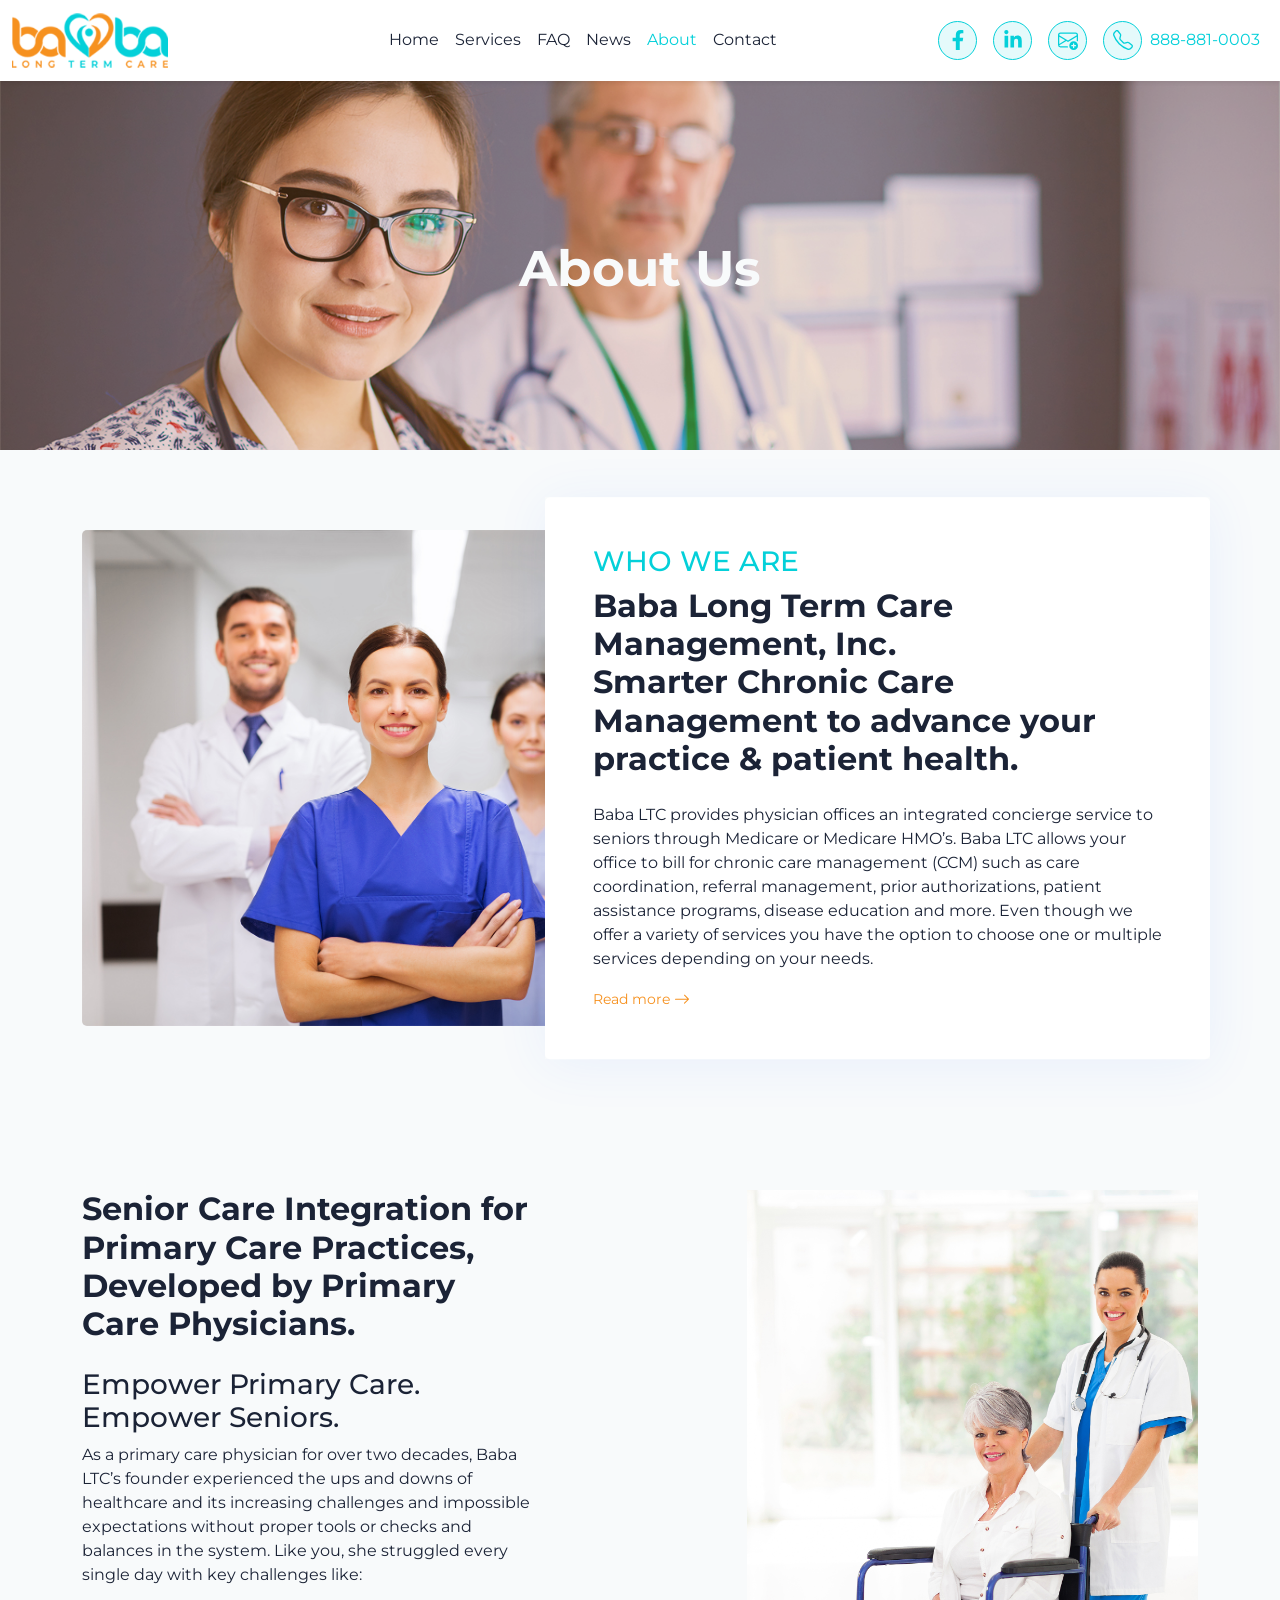
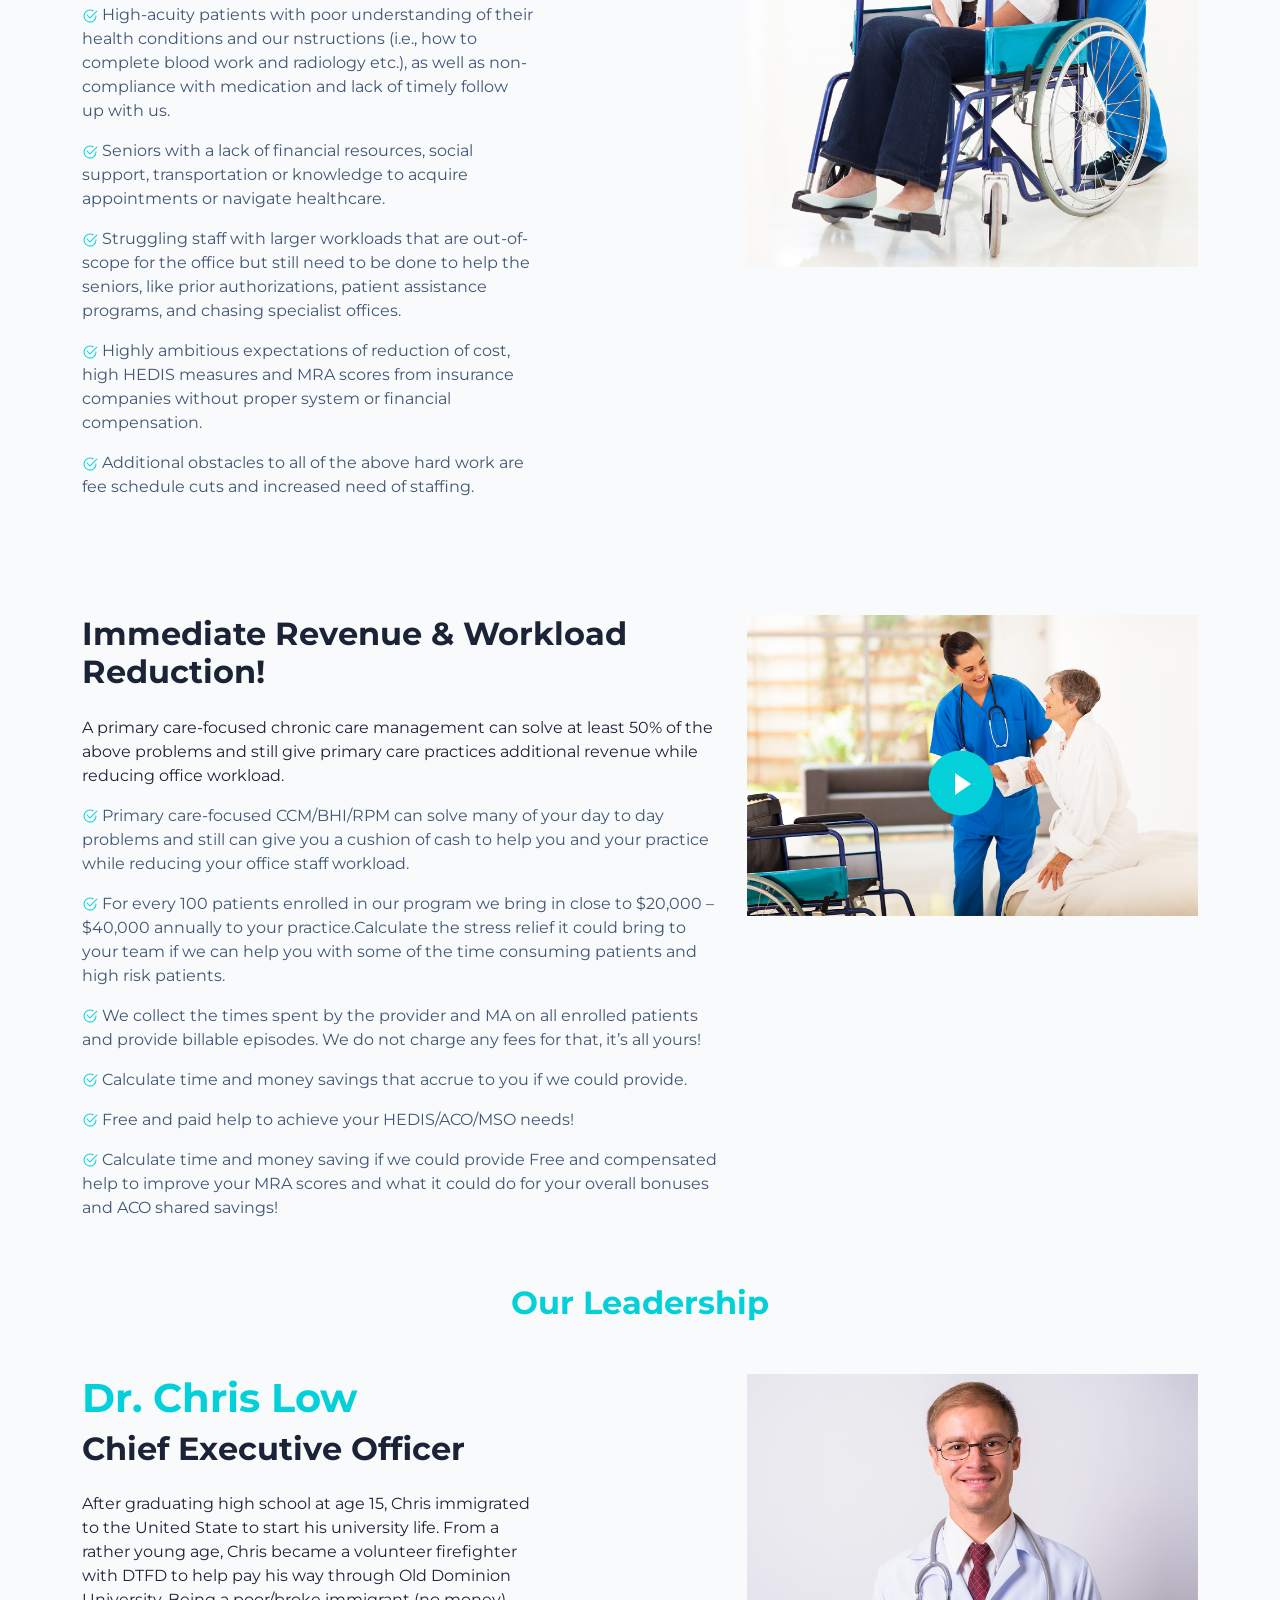
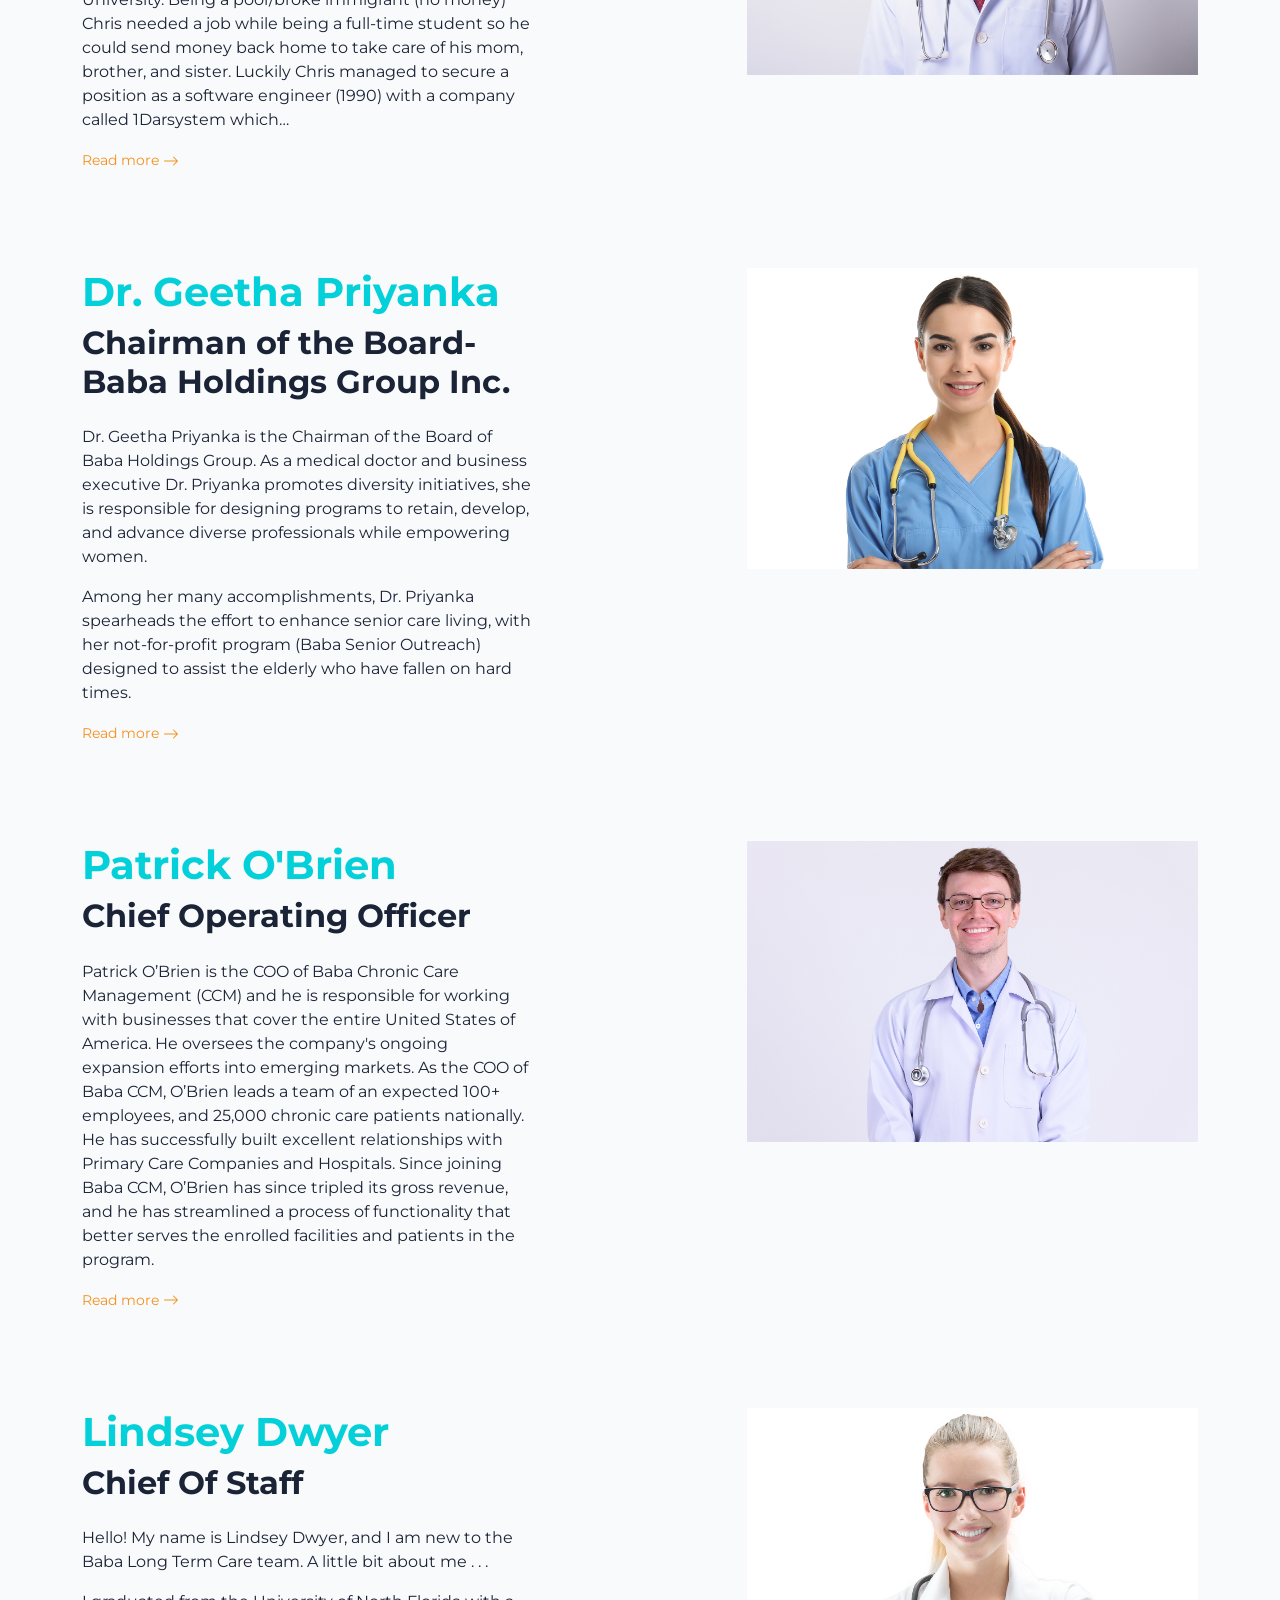
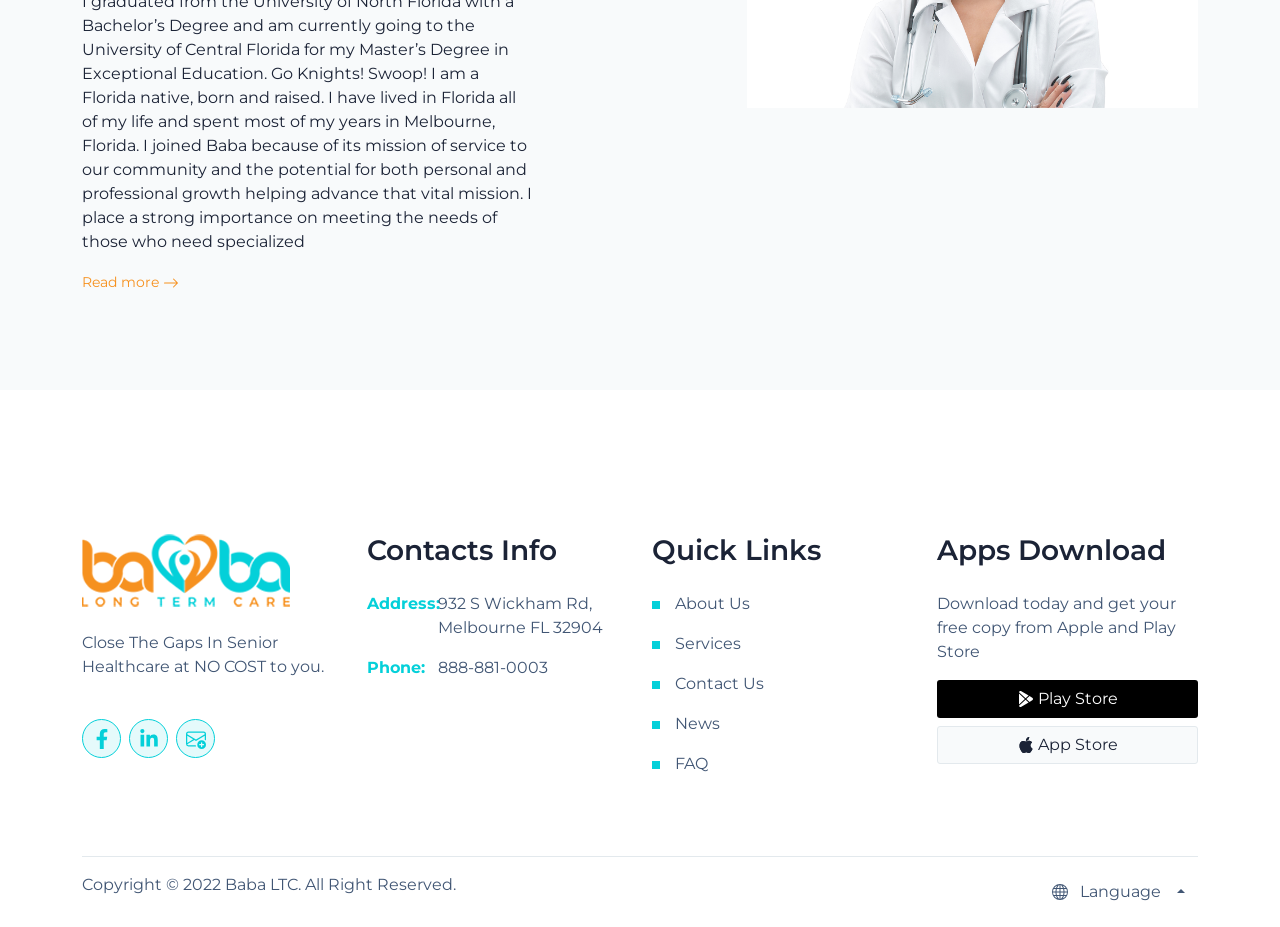
==== commit fd2d6cb4: "updating the fetch" ====
--- a/pages/about-us.html
+++ b/pages/about-us.html
@@ -48,7 +48,7 @@
 							<ul class="navbar-nav mb-2 mb-lg-0 w-100 align-items-lg-center">
 
 								<li class="nav-item ms-lg-auto">
-									<a class="nav-link clr-black active" aria-current="page" href="./../index.html">Home</a>
+									<a class="nav-link clr-black" aria-current="page" href="./../index.html">Home</a>
 								</li>
 
 								<li class="nav-item">
@@ -65,7 +65,7 @@
 								</li>
 
 								<li class="nav-item">
-									<a class="nav-link clr-black" href="./about-us.html">About</a>
+									<a class="nav-link clr-black active" href="./about-us.html">About</a>
 								</li>
 
 								<li class="nav-item me-auto">
